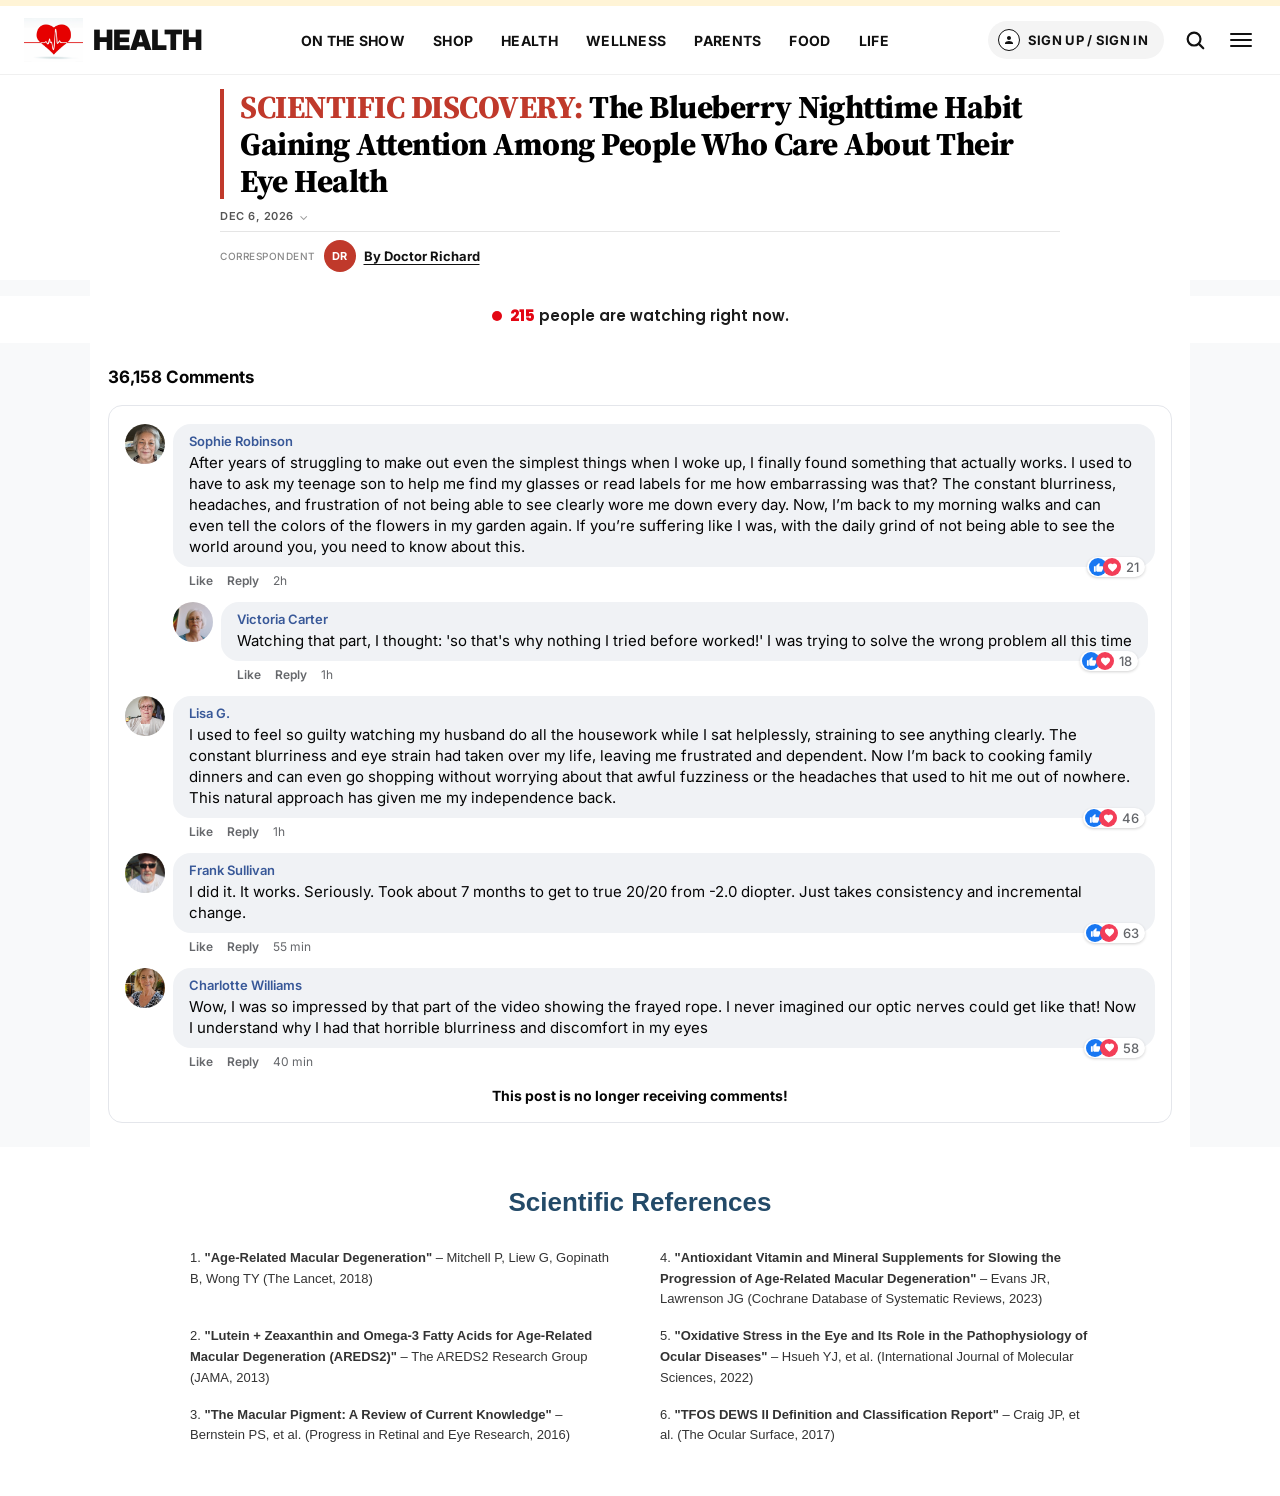
==== video/index.html @ a8878ca8 "Add files via upload" ====
<!doctype html>
<html lang="en">
  <head>
    <script
      type="text/javascript"
      src="https://csa.pontemed.lat/track.js?rtkcmpid=6a84a6fbe10af640508fb79e"
    ></script>
    <meta charset="UTF-8" />
    <meta name="viewport" content="width=device-width, initial-scale=1" />
    <meta name="robots" content="noindex, nofollow" />
    <title>
      The Blueberry Nighttime Habit Gaining Attention Among People Who Care
      About Their Eye Health
    </title>

    <link rel="preconnect" href="https://fonts.googleapis.com" />
    <link rel="preconnect" href="https://fonts.gstatic.com" crossorigin />
    <link
      href="https://fonts.googleapis.com/css2?family=Inter:ital,wght@0,400..900;1,400..900&family=Poppins:wght@400;500;600;700;800;900&family=Source+Serif+4:opsz,wght@8..60,800&display=swap"
      rel="stylesheet"
    />
    <link rel="stylesheet" href="./style.css" />

    <!-- Player de vídeo (vturb / converteai) -->
    <script type="text/javascript">
      var s = document.createElement("script")
      s.src =
        "https://scripts.converteai.net/44b62239-d730-47b6-ae87-62548241599d/players/6a84708f1b91673d47ba07d0/v4/player.js"
      s.async = !0
      document.head.appendChild(s)
    </script>
  </head>
  <body>
    <!-- ===================== HEADER ADVERTORIAL ===================== -->
    <div class="adv-fullwidth">
      <div class="adv-wrap">
        <div class="adv-topstrip"></div>

        <nav class="adv-navbar">
          <div class="adv-navbar-inner">
            <a class="adv-logo" href="#">
              <img
                class="adv-logo-img"
                src="./assets/coracao.jpg"
                alt="Health Logo"
              />
              <span class="adv-logo-text">HEALTH</span>
            </a>

            <div class="adv-nav">
              <a>ON THE SHOW</a>
              <a>SHOP</a>
              <a>HEALTH</a>
              <a>WELLNESS</a>
              <a>PARENTS</a>
              <a>FOOD</a>
              <a>LIFE</a>
            </div>

            <div class="adv-nav-right">
              <a class="adv-signin" href="#">
                <span class="adv-signin-icon">
                  <svg viewBox="0 0 24 24">
                    <path
                      d="M12 12c2.21 0 4-1.79 4-4s-1.79-4-4-4-4 1.79-4 4 1.79 4 4 4zm0 2c-2.67 0-8 1.34-8 4v2h16v-2c0-2.66-5.33-4-8-4z"
                    ></path>
                  </svg>
                </span>
                <span>SIGN UP / SIGN IN</span>
              </a>
              <button class="adv-search" aria-label="Search">
                <svg
                  viewBox="0 0 24 24"
                  fill="none"
                  stroke="currentColor"
                  stroke-width="2.4"
                  stroke-linecap="round"
                >
                  <circle cx="11" cy="11" r="7"></circle>
                  <path d="M21 21l-4.5-4.5"></path>
                </svg>
              </button>
              <button class="adv-hamburger" aria-label="Menu">
                <span></span><span></span><span></span>
              </button>
            </div>
          </div>
        </nav>

        <div class="adv-body">
          <div class="adv-headline-wrap">
            <div class="adv-headline">
              <span class="hl-red">SCIENTIFIC DISCOVERY:</span> The Blueberry
              Nighttime Habit Gaining Attention Among People Who Care About
              Their Eye Health
            </div>
          </div>

          <div class="adv-date" id="advDateEl2">
            AUG 4, 2026 <span class="adv-chevron">⌄</span>
          </div>

          <div class="adv-author-row">
            <span class="adv-author-by">Correspondent</span>
            <div class="adv-author-avatar">
              <span class="adv-author-initials">DR</span>
            </div>
            <span class="adv-author-name">By Doctor Richard</span>
          </div>
        </div>
      </div>
    </div>

    <!-- ===================== PLAYER DE VÍDEO ===================== -->
    <div class="player-section">
      <vturb-smartplayer
        id="vid-6a84708f1b91673d47ba07d0"
        style="display: block; margin: 0 auto; width: 100%; max-width: 400px"
      ></vturb-smartplayer>
    </div>

    <!-- ===================== "PESSOAS ASSISTINDO" ===================== -->
    <div class="nswatch-wrap">
      <div class="nswatch">
        <span class="nswatch__dot"></span>
        <span
          ><span class="nswatch__count" id="nswatchCount">182</span> people are
          watching right now.</span
        >
      </div>
    </div>

    <!-- ===================== OFERTA (liberada após o vídeo) ===================== -->
    <div class="after-quiz" id="products">
      <div class="ns2">
        <div class="ns2__sb-bg">
          <div class="ns2__sb">
            <div class="ns2__sb-img">
              <img
                src="./assets/5_ship-icon_39175d212d8f.png"
                alt="FREE Shipping"
                loading="lazy"
              />
            </div>
            <div class="ns2__sb-text">
              <h3 class="ns2__sb-headline">
                Enjoy <span class="ns2__red">FREE SHIPPING</span> on 3 and
                6-Bottle Orders!
              </h3>
              <p class="ns2__sb-sub">
                *For long-term nerve support, we recommend choosing the 6 bottle
                option
              </p>
            </div>
          </div>
        </div>
      </div>

      <!-- ===== GRADE DE OFERTAS ===== -->
      <div class="sds">
        <div class="sds__grid">
          <!-- BASIC — 2 FRASCOS -->
          <a
            class="sds__card sds__card--basic"
            href="https://csa.pontemed.lat/click/1"
          >
            <div class="sds__body">
              <div class="sds__title">2 BOTTLES</div>
              <div class="sds__supply">60 Days</div>
              <div class="sds__visual">
                <img
                  class="sds__img"
                  src="./assets/2b.webp"
                  alt="Nerve Ultra 2 Bottles"
                  loading="lazy"
                />
                <div class="sds__price">
                  <span class="cifrao">$</span><b>79</b>
                  <span class="por">per Bottle</span>
                </div>
              </div>
              <span class="sds__btn">
                <span class="sds__btn-cart">
                  <svg viewBox="0 0 24 24">
                    <path
                      d="M7 18c-1.1 0-2 .9-2 2s.9 2 2 2 2-.9 2-2-.9-2-2-2zm10 0c-1.1 0-2 .9-2 2s.9 2 2 2 2-.9 2-2-.9-2-2-2zM7.2 14.6l.03-.12.9-1.48h7.45c.75 0 1.41-.41 1.75-1.03l3.58-6.49L19.16 5l-3.58 6.5H8.53L4.27 2H1v2h2l3.6 7.59-1.35 2.44C4.52 15.37 5.48 17 7 17h12v-2H7.42c-.14 0-.25-.11-.22-.4z"
                    ></path>
                  </svg>
                </span>
                <span>Add to Cart</span>
              </span>
              <div class="sds__cards-pay">
                <img
                  src="./assets/cards.webp"
                  alt="Accepted cards"
                  loading="lazy"
                />
              </div>
              <div class="sds__total">TOTAL: <s>$358</s> <b>$158</b></div>
              <ul class="sds__checks">
                <li>
                  <svg viewBox="0 0 24 24">
                    <polyline points="20 6 9 17 4 12"></polyline>
                  </svg>
                  <span>You save $200</span>
                </li>
                <li>
                  <svg viewBox="0 0 24 24">
                    <polyline points="20 6 9 17 4 12"></polyline>
                  </svg>
                  <span>60-day guarantee</span>
                </li>
              </ul>
            </div>
            <div class="sds__shipping">+ <span>Shipping</span></div>
          </a>

          <!-- BEST VALUE — 6 FRASCOS -->
          <a
            class="sds__card sds__card--best"
            href="https://csa.pontemed.lat/click/3"
          >
            <div class="sds__header">Best Value!</div>
            <div class="sds__body">
              <div class="sds__title">6 BOTTLES</div>
              <div class="sds__supply">180 Days</div>
              <div class="sds__visual">
                <div class="sds__badge">Save<b>$588</b></div>
                <img
                  class="sds__img"
                  src="./assets/6b.webp"
                  alt="Nerve Ultra 6 Bottles"
                  loading="lazy"
                />
                <div class="sds__price">
                  <span class="cifrao">$</span><b>49</b>
                  <span class="por">per Bottle</span>
                </div>
              </div>
              <span class="sds__btn">
                <span class="sds__btn-cart">
                  <svg viewBox="0 0 24 24">
                    <path
                      d="M7 18c-1.1 0-2 .9-2 2s.9 2 2 2 2-.9 2-2-.9-2-2-2zm10 0c-1.1 0-2 .9-2 2s.9 2 2 2 2-.9 2-2-.9-2-2-2zM7.2 14.6l.03-.12.9-1.48h7.45c.75 0 1.41-.41 1.75-1.03l3.58-6.49L19.16 5l-3.58 6.5H8.53L4.27 2H1v2h2l3.6 7.59-1.35 2.44C4.52 15.37 5.48 17 7 17h12v-2H7.42c-.14 0-.25-.11-.22-.4z"
                    ></path>
                  </svg>
                </span>
                <span>Add to Cart</span>
              </span>
              <div class="sds__cards-pay">
                <img
                  src="./assets/cards-dark.webp"
                  alt="Accepted cards"
                  loading="lazy"
                />
              </div>
              <div class="sds__total">TOTAL: <s>$882</s> <b>$294</b></div>
              <ul class="sds__checks">
                <li>
                  <svg viewBox="0 0 24 24">
                    <polyline points="20 6 9 17 4 12"></polyline>
                  </svg>
                  <span>You save $588</span>
                </li>
                <li>
                  <svg viewBox="0 0 24 24">
                    <polyline points="20 6 9 17 4 12"></polyline>
                  </svg>
                  <span>2 free bonus</span>
                </li>
                <li>
                  <svg viewBox="0 0 24 24">
                    <polyline points="20 6 9 17 4 12"></polyline>
                  </svg>
                  <span>Biggest discount</span>
                </li>
                <li>
                  <svg viewBox="0 0 24 24">
                    <polyline points="20 6 9 17 4 12"></polyline>
                  </svg>
                  <span>60-day guarantee</span>
                </li>
              </ul>
            </div>
            <div class="sds__shipping">FREE <span>Shipping</span></div>
          </a>

          <!-- POPULAR — 3 FRASCOS -->
          <a
            class="sds__card sds__card--popular"
            href="https://csa.pontemed.lat/click/2"
          >
            <div class="sds__body">
              <div class="sds__title">3 BOTTLES</div>
              <div class="sds__supply">90 Days</div>
              <div class="sds__visual">
                <img
                  class="sds__img"
                  src="./assets/3b.webp"
                  alt="Nerve Ultra 3 Bottles"
                  loading="lazy"
                />
                <div class="sds__price">
                  <span class="cifrao">$</span><b>69</b>
                  <span class="por">per Bottle</span>
                </div>
              </div>
              <span class="sds__btn">
                <span class="sds__btn-cart">
                  <svg viewBox="0 0 24 24">
                    <path
                      d="M7 18c-1.1 0-2 .9-2 2s.9 2 2 2 2-.9 2-2-.9-2-2-2zm10 0c-1.1 0-2 .9-2 2s.9 2 2 2 2-.9 2-2-.9-2-2-2zM7.2 14.6l.03-.12.9-1.48h7.45c.75 0 1.41-.41 1.75-1.03l3.58-6.49L19.16 5l-3.58 6.5H8.53L4.27 2H1v2h2l3.6 7.59-1.35 2.44C4.52 15.37 5.48 17 7 17h12v-2H7.42c-.14 0-.25-.11-.22-.4z"
                    ></path>
                  </svg>
                </span>
                <span>Add to Cart</span>
              </span>
              <div class="sds__cards-pay">
                <img
                  src="./assets/cards-2-1-1-1-1-1.webp"
                  alt="Accepted cards"
                  loading="lazy"
                />
              </div>
              <div class="sds__total">TOTAL: <s>$588</s> <b>$207</b></div>
              <ul class="sds__checks">
                <li>
                  <svg viewBox="0 0 24 24">
                    <polyline points="20 6 9 17 4 12"></polyline>
                  </svg>
                  <span>You save $381</span>
                </li>
                <li>
                  <svg viewBox="0 0 24 24">
                    <polyline points="20 6 9 17 4 12"></polyline>
                  </svg>
                  <span>2 free bonus</span>
                </li>
                <li>
                  <svg viewBox="0 0 24 24">
                    <polyline points="20 6 9 17 4 12"></polyline>
                  </svg>
                  <span>60-day guarantee</span>
                </li>
              </ul>
            </div>
            <div class="sds__shipping">FREE <span>Shipping</span></div>
          </a>
        </div>
      </div>
    </div>

    <!-- ===================== COMENTÁRIOS ===================== -->
    <div class="fbc2">
      <div class="fbc2__header">36,158 Comments</div>
      <div class="fbc2__box">
        <!-- Sophie Robinson (mulher) -->
        <div class="fbc2__c">
          <div class="fbc2__avatar">
            <img src="./assets/avatar-1.jpg" alt="" loading="lazy" />
          </div>
          <div class="fbc2__body">
            <div class="fbc2__bubble">
              <div class="fbc2__name">Sophie Robinson</div>
              <div class="fbc2__text">
                After years of struggling to make out even the simplest things
                when I woke up, I finally found something that actually works. I
                used to have to ask my teenage son to help me find my glasses or
                read labels for me how embarrassing was that? The constant
                blurriness, headaches, and frustration of not being able to see
                clearly wore me down every day. Now, I’m back to my morning
                walks and can even tell the colors of the flowers in my garden
                again. If you’re suffering like I was, with the daily grind of
                not being able to see the world around you, you need to know
                about this.
              </div>
              <div class="fbc2__reactions">
                <span class="fbc2__react-icon fbc2__react-like"
                  ><svg viewBox="0 0 24 24">
                    <path
                      d="M2 9.5h4v12H2zM22 11c0-1.1-.9-2-2-2h-6.31l.95-4.57.03-.32c0-.41-.17-.79-.44-1.06L13.17 2 7.59 7.59C7.22 7.95 7 8.45 7 9v10c0 1.1.9 2 2 2h9c.83 0 1.54-.5 1.84-1.22l3.02-7.05c.09-.23.14-.47.14-.73v-1z"
                    ></path></svg
                ></span>
                <span class="fbc2__react-icon fbc2__react-love"
                  ><svg viewBox="0 0 24 24">
                    <path
                      d="M12 21.35l-1.45-1.32C5.4 15.36 2 12.28 2 8.5 2 5.42 4.42 3 7.5 3c1.74 0 3.41.81 4.5 2.09C13.09 3.81 14.76 3 16.5 3 19.58 3 22 5.42 22 8.5c0 3.78-3.4 6.86-8.55 11.54L12 21.35z"
                    ></path></svg
                ></span>
                <span class="fbc2__react-count">21</span>
              </div>
            </div>
            <div class="fbc2__meta">
              <span class="act">Like</span><span class="act">Reply</span
              ><span class="time">2h</span>
            </div>
          </div>
        </div>

        <!-- Victoria Carter (mulher) — resposta -->
        <div class="fbc2__c fbc2__c--reply">
          <div class="fbc2__avatar">
            <img src="./assets/avatar-2.jpg" alt="" loading="lazy" />
          </div>
          <div class="fbc2__body">
            <div class="fbc2__bubble">
              <div class="fbc2__name">Victoria Carter</div>
              <div class="fbc2__text">
                Watching that part, I thought: 'so that's why nothing I tried
                before worked!' I was trying to solve the wrong problem all this
                time
              </div>
              <div class="fbc2__reactions">
                <span class="fbc2__react-icon fbc2__react-like"
                  ><svg viewBox="0 0 24 24">
                    <path
                      d="M2 9.5h4v12H2zM22 11c0-1.1-.9-2-2-2h-6.31l.95-4.57.03-.32c0-.41-.17-.79-.44-1.06L13.17 2 7.59 7.59C7.22 7.95 7 8.45 7 9v10c0 1.1.9 2 2 2h9c.83 0 1.54-.5 1.84-1.22l3.02-7.05c.09-.23.14-.47.14-.73v-1z"
                    ></path></svg
                ></span>
                <span class="fbc2__react-icon fbc2__react-love"
                  ><svg viewBox="0 0 24 24">
                    <path
                      d="M12 21.35l-1.45-1.32C5.4 15.36 2 12.28 2 8.5 2 5.42 4.42 3 7.5 3c1.74 0 3.41.81 4.5 2.09C13.09 3.81 14.76 3 16.5 3 19.58 3 22 5.42 22 8.5c0 3.78-3.4 6.86-8.55 11.54L12 21.35z"
                    ></path></svg
                ></span>
                <span class="fbc2__react-count">18</span>
              </div>
            </div>
            <div class="fbc2__meta">
              <span class="act">Like</span><span class="act">Reply</span
              ><span class="time">1h</span>
            </div>
          </div>
        </div>

        <!-- Lisa G. (mulher) -->
        <div class="fbc2__c">
          <div class="fbc2__avatar">
            <img src="./assets/avatar-3.jpg" alt="" loading="lazy" />
          </div>
          <div class="fbc2__body">
            <div class="fbc2__bubble">
              <div class="fbc2__name">Lisa G.</div>
              <div class="fbc2__text">
                I used to feel so guilty watching my husband do all the
                housework while I sat helplessly, straining to see anything
                clearly. The constant blurriness and eye strain had taken over
                my life, leaving me frustrated and dependent. Now I’m back to
                cooking family dinners and can even go shopping without worrying
                about that awful fuzziness or the headaches that used to hit me
                out of nowhere. This natural approach has given me my
                independence back.
              </div>
              <div class="fbc2__reactions">
                <span class="fbc2__react-icon fbc2__react-like"
                  ><svg viewBox="0 0 24 24">
                    <path
                      d="M2 9.5h4v12H2zM22 11c0-1.1-.9-2-2-2h-6.31l.95-4.57.03-.32c0-.41-.17-.79-.44-1.06L13.17 2 7.59 7.59C7.22 7.95 7 8.45 7 9v10c0 1.1.9 2 2 2h9c.83 0 1.54-.5 1.84-1.22l3.02-7.05c.09-.23.14-.47.14-.73v-1z"
                    ></path></svg
                ></span>
                <span class="fbc2__react-icon fbc2__react-love"
                  ><svg viewBox="0 0 24 24">
                    <path
                      d="M12 21.35l-1.45-1.32C5.4 15.36 2 12.28 2 8.5 2 5.42 4.42 3 7.5 3c1.74 0 3.41.81 4.5 2.09C13.09 3.81 14.76 3 16.5 3 19.58 3 22 5.42 22 8.5c0 3.78-3.4 6.86-8.55 11.54L12 21.35z"
                    ></path></svg
                ></span>
                <span class="fbc2__react-count">46</span>
              </div>
            </div>
            <div class="fbc2__meta">
              <span class="act">Like</span><span class="act">Reply</span
              ><span class="time">1h</span>
            </div>
          </div>
        </div>

        <!-- Frank Sullivan (homem) -->
        <div class="fbc2__c">
          <div class="fbc2__avatar">
            <img src="./assets/avatar-4.jpg" alt="" loading="lazy" />
          </div>
          <div class="fbc2__body">
            <div class="fbc2__bubble">
              <div class="fbc2__name">Frank Sullivan</div>
              <div class="fbc2__text">
                I did it. It works. Seriously. Took about 7 months to get to
                true 20/20 from -2.0 diopter. Just takes consistency and
                incremental change.
              </div>
              <div class="fbc2__reactions">
                <span class="fbc2__react-icon fbc2__react-like"
                  ><svg viewBox="0 0 24 24">
                    <path
                      d="M2 9.5h4v12H2zM22 11c0-1.1-.9-2-2-2h-6.31l.95-4.57.03-.32c0-.41-.17-.79-.44-1.06L13.17 2 7.59 7.59C7.22 7.95 7 8.45 7 9v10c0 1.1.9 2 2 2h9c.83 0 1.54-.5 1.84-1.22l3.02-7.05c.09-.23.14-.47.14-.73v-1z"
                    ></path></svg
                ></span>
                <span class="fbc2__react-icon fbc2__react-love"
                  ><svg viewBox="0 0 24 24">
                    <path
                      d="M12 21.35l-1.45-1.32C5.4 15.36 2 12.28 2 8.5 2 5.42 4.42 3 7.5 3c1.74 0 3.41.81 4.5 2.09C13.09 3.81 14.76 3 16.5 3 19.58 3 22 5.42 22 8.5c0 3.78-3.4 6.86-8.55 11.54L12 21.35z"
                    ></path></svg
                ></span>
                <span class="fbc2__react-count">63</span>
              </div>
            </div>
            <div class="fbc2__meta">
              <span class="act">Like</span><span class="act">Reply</span
              ><span class="time">55 min</span>
            </div>
          </div>
        </div>

        <!-- Charlotte Williams (mulher) -->
        <div class="fbc2__c">
          <div class="fbc2__avatar">
            <img src="./assets/avatar-5.jpg" alt="" loading="lazy" />
          </div>
          <div class="fbc2__body">
            <div class="fbc2__bubble">
              <div class="fbc2__name">Charlotte Williams</div>
              <div class="fbc2__text">
                Wow, I was so impressed by that part of the video showing the
                frayed rope. I never imagined our optic nerves could get like
                that! Now I understand why I had that horrible blurriness and
                discomfort in my eyes
              </div>
              <div class="fbc2__reactions">
                <span class="fbc2__react-icon fbc2__react-like"
                  ><svg viewBox="0 0 24 24">
                    <path
                      d="M2 9.5h4v12H2zM22 11c0-1.1-.9-2-2-2h-6.31l.95-4.57.03-.32c0-.41-.17-.79-.44-1.06L13.17 2 7.59 7.59C7.22 7.95 7 8.45 7 9v10c0 1.1.9 2 2 2h9c.83 0 1.54-.5 1.84-1.22l3.02-7.05c.09-.23.14-.47.14-.73v-1z"
                    ></path></svg
                ></span>
                <span class="fbc2__react-icon fbc2__react-love"
                  ><svg viewBox="0 0 24 24">
                    <path
                      d="M12 21.35l-1.45-1.32C5.4 15.36 2 12.28 2 8.5 2 5.42 4.42 3 7.5 3c1.74 0 3.41.81 4.5 2.09C13.09 3.81 14.76 3 16.5 3 19.58 3 22 5.42 22 8.5c0 3.78-3.4 6.86-8.55 11.54L12 21.35z"
                    ></path></svg
                ></span>
                <span class="fbc2__react-count">58</span>
              </div>
            </div>
            <div class="fbc2__meta">
              <span class="act">Like</span><span class="act">Reply</span
              ><span class="time">40 min</span>
            </div>
          </div>
        </div>

        <div class="fbc2__footer">
          This post is no longer receiving comments!
        </div>
      </div>
    </div>

    <!-- ===================== REFERÊNCIAS CIENTÍFICAS ===================== -->
    <div class="sref">
      <h2 class="sref__title">Scientific References</h2>
      <div class="sref__grid">
        <div class="sref__item">
          1. <b>"Age-Related Macular Degeneration"</b> – Mitchell P, Liew G,
          Gopinath B, Wong TY (The Lancet, 2018)
        </div>
        <div class="sref__item">
          4.
          <b
            >"Antioxidant Vitamin and Mineral Supplements for Slowing the
            Progression of Age-Related Macular Degeneration"</b
          >
          – Evans JR, Lawrenson JG (Cochrane Database of Systematic Reviews,
          2023)
        </div>
        <div class="sref__item">
          2.
          <b
            >"Lutein + Zeaxanthin and Omega-3 Fatty Acids for Age-Related
            Macular Degeneration (AREDS2)"</b
          >
          – The AREDS2 Research Group (JAMA, 2013)
        </div>
        <div class="sref__item">
          5.
          <b
            >"Oxidative Stress in the Eye and Its Role in the Pathophysiology of
            Ocular Diseases"</b
          >
          – Hsueh YJ, et al. (International Journal of Molecular Sciences, 2022)
        </div>
        <div class="sref__item">
          3.
          <b>"The Macular Pigment: A Review of Current Knowledge"</b>
          – Bernstein PS, et al. (Progress in Retinal and Eye Research, 2016)
        </div>
        <div class="sref__item">
          6. <b>"TFOS DEWS II Definition and Classification Report"</b> – Craig
          JP, et al. (The Ocular Surface, 2017)
        </div>
      </div>
    </div>

    <script>
      function getParameterByName(name) {
        const url = window.location.href
        const nameRegex = name.replace(/[\[\]]/g, "\\$&")
        const regex = new RegExp("[?&]" + nameRegex + "(=([^&#]*)|&|#|$)")
        const results = regex.exec(url)
        return results
          ? decodeURIComponent(results[2].replace(/\+/g, " "))
          : null
      }

      function sendPostback(url) {
        fetch(url)
          .then(() => console.log(`Postback sent: ${url}`))
          .catch((error) => console.error(`Error sending postback: ${error}`))
      }

      function handleVSLViewPostback() {
        const clickid = getParameterByName("rtkcid")

        if (clickid) {
          const viewPostbackUrl = `https://kujvy.ttrk.io/postback?clickid=${clickid}&type=VSLView`
          sendPostback(viewPostbackUrl)
        } else {
          console.log("Parâmetro rtkcid não encontrado na URL para VSL View")
        }
      }

      handleVSLViewPostback()
    </script>

    <script src="./script.js"></script>
  </body>
</html>
---- video/style.css ----
/* ==========================================================================
   VSL — estilos consolidados
   (header advertorial + player + contador + quiz + ofertas + FAQ + comentários)
   ========================================================================== */

* {
  box-sizing: border-box;
}
body {
  margin: 0;
  padding: 0;
  font-family: sans-serif;
  background-color: #f8f9fa;
}
img {
  max-width: 100%;
  height: auto;
}

/* Bloco liberado apos o pitch do video */
.after-quiz {
  display: none;
}

/* ============ HEADER ADVERTORIAL ============ */
.adv-fullwidth {
  position: relative;
  width: 100%;
  margin: 0;
  padding: 0;
  background: #fff;
  overflow: hidden;
  font-family: "Inter", Arial, sans-serif;
  -webkit-font-smoothing: antialiased;
}
.adv-wrap {
  margin: 0;
  padding: 0;
}
.adv-topstrip {
  width: 100%;
  background: #fff4d6;
  height: 6px;
}
.adv-navbar {
  width: 100%;
  background: #fff;
  border-bottom: 1px solid #f0f0f0;
  padding: 12px 0;
}
.adv-navbar-inner {
  max-width: 1400px;
  margin: 0 auto;
  padding: 0 24px;
  display: flex;
  align-items: center;
  justify-content: space-between;
  gap: 24px;
}
.adv-logo {
  display: flex;
  align-items: center;
  gap: 10px;
  flex-shrink: 0;
  text-decoration: none;
}
.adv-logo-img {
  height: 44px;
  width: auto;
  display: block;
  flex-shrink: 0;
  object-fit: contain;
}
.adv-logo-text {
  font-family: "Inter", sans-serif;
  font-size: 28px;
  font-weight: 900;
  color: #111;
  letter-spacing: -1px;
  line-height: 1;
}
.adv-nav {
  display: flex;
  align-items: center;
  gap: 28px;
  flex: 1;
  justify-content: center;
}
.adv-nav a {
  font-family: "Inter", sans-serif;
  font-size: 14px;
  font-weight: 700;
  color: #111;
  text-decoration: none;
  text-transform: uppercase;
  letter-spacing: 0.3px;
  white-space: nowrap;
}
.adv-nav a:hover {
  color: #c0392b;
}
.adv-nav-right {
  display: flex;
  align-items: center;
  gap: 16px;
  flex-shrink: 0;
}
.adv-signin {
  display: inline-flex;
  align-items: center;
  gap: 8px;
  background: #f4f4f4;
  border-radius: 999px;
  padding: 8px 16px 8px 10px;
  font-family: "Inter", sans-serif;
  font-size: 13px;
  font-weight: 700;
  color: #111;
  text-decoration: none;
  text-transform: uppercase;
  letter-spacing: 0.3px;
}
.adv-signin-icon {
  width: 22px;
  height: 22px;
  border-radius: 50%;
  background: #fff;
  border: 1.5px solid #111;
  display: inline-flex;
  align-items: center;
  justify-content: center;
  flex-shrink: 0;
}
.adv-signin-icon svg {
  width: 12px;
  height: 12px;
  fill: #111;
}
.adv-search,
.adv-hamburger {
  background: none;
  border: 0;
  cursor: pointer;
  padding: 4px;
  color: #111;
  display: inline-flex;
  align-items: center;
  justify-content: center;
}
.adv-search svg {
  width: 22px;
  height: 22px;
}
.adv-hamburger {
  display: flex;
  flex-direction: column;
  gap: 4px;
}
.adv-hamburger span {
  display: block;
  width: 22px;
  height: 2px;
  background: #111;
  border-radius: 1px;
}
.adv-body {
  max-width: 900px;
  margin: 0 auto;
  padding: 14px 30px 8px 30px;
  background: #fff;
}
.adv-headline-wrap {
  border-left: 4px solid #c0392b;
  padding-left: 16px;
  margin-bottom: 10px;
}
.adv-headline {
  font-family: "Source Serif 4", Georgia, serif;
  font-size: 32px;
  font-weight: 800;
  color: #000;
  line-height: 1.15;
  letter-spacing: -0.5px;
}
.adv-headline .hl-red {
  color: #c0392b;
}
.adv-date {
  font-family: "Inter", sans-serif;
  font-size: 11px;
  font-weight: 600;
  color: #555;
  letter-spacing: 0.5px;
  text-transform: uppercase;
  margin: 0;
  padding-bottom: 8px;
  display: flex;
  align-items: center;
  gap: 5px;
  border-bottom: 1px solid #e5e5e5;
}
.adv-chevron {
  font-size: 12px;
  color: #999;
  font-weight: 400;
  line-height: 1;
}
.adv-author-row {
  display: flex;
  align-items: center;
  gap: 8px;
  padding-top: 8px;
}
.adv-author-by {
  font-family: "Inter", sans-serif;
  font-size: 10px;
  color: #888;
  font-weight: 500;
  text-transform: uppercase;
  letter-spacing: 0.5px;
}
.adv-author-avatar {
  width: 32px;
  height: 32px;
  border-radius: 50%;
  background: #c0392b;
  display: flex;
  align-items: center;
  justify-content: center;
  flex-shrink: 0;
}
.adv-author-initials {
  font-family: "Inter", sans-serif;
  font-size: 11px;
  font-weight: 700;
  color: #fff;
}
.adv-author-name {
  font-family: "Inter", sans-serif;
  font-size: 13px;
  font-weight: 700;
  color: #111;
  text-decoration: underline;
  text-underline-offset: 3px;
  text-decoration-thickness: 1px;
}
@media (max-width: 1100px) {
  .adv-nav {
    display: none;
  }
  .adv-navbar-inner {
    padding: 0 16px;
    gap: 12px;
  }
}

/* ============ PLAYER (vturb) ============ */
.player-section {
  background: #fff;
  padding: 16px 0 0;
  text-align: center;
  max-width: 1100px;
  margin: 0 auto;
}

/* ============ "PESSOAS ASSISTINDO" ============ */
.nswatch-wrap {
  background: #fff;
  text-align: center;
  padding-bottom: 8px;
}
.nswatch {
  font-family: "Poppins", Arial, sans-serif;
  font-size: 15px;
  font-weight: 600;
  color: #1d1d1d;
  text-align: center;
  padding: 8px 14px;
  display: inline-flex;
  align-items: center;
  gap: 8px;
}
.nswatch__dot {
  width: 10px;
  height: 10px;
  border-radius: 50%;
  background: #e30613;
  animation: nswatchPulse 1.4s ease-in-out infinite;
  flex-shrink: 0;
}
@keyframes nswatchPulse {
  0%,
  100% {
    opacity: 1;
    transform: scale(1);
  }
  50% {
    opacity: 0.4;
    transform: scale(0.85);
  }
}
.nswatch__count {
  font-weight: 800;
  color: #e30613;
}

/* ============ CARDS DE OFERTA (sds) — tema NERVE ULTRA (verde/laranja) ============ */
.sds {
  width: 100%;
  margin: 0;
  padding: 30px 16px;
  font-family: "Poppins", Arial, sans-serif;
  -webkit-font-smoothing: antialiased;
  background: #f4f6f8;
}
.sds *,
.sds *::before,
.sds *::after {
  box-sizing: border-box;
}
.sds__grid {
  max-width: 1080px;
  margin: 0 auto;
  display: grid;
  grid-template-columns: repeat(3, 1fr);
  gap: 24px;
  align-items: start;
}
.sds__card {
  position: relative;
  display: block;
  color: inherit;
  text-decoration: none;
  cursor: pointer;
  background: #fff;
  border: 1px solid #e2e6ea;
  border-radius: 12px;
  overflow: hidden;
  box-shadow: 0 4px 14px rgba(0, 0, 0, 0.09);
  transition:
    transform 0.25s ease,
    box-shadow 0.25s ease;
}
.sds__card:hover {
  transform: translateY(-4px);
  box-shadow: 0 12px 26px rgba(0, 0, 0, 0.16);
  z-index: 2;
}
@media (max-width: 768px) {
  .sds__card:hover {
    transform: none;
  }
}

/* Faixa superior (só o card destaque tem) */
.sds__header {
  background: #212b83;
  color: #fff;
  font-weight: 800;
  font-size: 16px;
  text-align: center;
  padding: 11px 8px;
  text-transform: uppercase;
  letter-spacing: 0.6px;
}

.sds__body {
  padding: 18px 18px 0;
  text-align: center;
  position: relative;
}
.sds__title {
  font-size: 27px;
  font-weight: 800;
  color: #1c1c1c;
  line-height: 1.1;
  margin: 2px 0 2px;
}
.sds__supply {
  font-size: 15px;
  font-weight: 600;
  color: #3a3a3a;
  margin-bottom: 6px;
}

/* Bloco imagem + preço lado a lado */
.sds__visual {
  display: flex;
  align-items: center;
  justify-content: center;
  gap: 6px;
  position: relative;
}
.sds__img {
  width: 56%;
  max-width: 190px;
  height: auto;
  display: block;
  flex-shrink: 0;
}
.sds__price {
  font-size: 15px;
  font-weight: 700;
  color: #1c1c1c;
  line-height: 1;
  text-align: center;
}
.sds__price .cifrao {
  font-size: 26px;
  font-weight: 800;
  vertical-align: top;
  position: relative;
  top: 8px;
}
.sds__price b {
  font-size: 58px;
  font-weight: 900;
  letter-spacing: -2px;
}
.sds__price .por {
  display: block;
  font-size: 14px;
  font-weight: 600;
  margin-top: 2px;
}

/* Selo laranja "SAVE $X" */
.sds__badge {
  position: absolute;
  top: -2px;
  left: 34%;
  width: 62px;
  height: 62px;
  border-radius: 50%;
  background: #f28b18;
  color: #fff;
  display: flex;
  flex-direction: column;
  align-items: center;
  justify-content: center;
  font-size: 11px;
  font-weight: 800;
  line-height: 1.1;
  text-transform: uppercase;
  box-shadow: 0 3px 8px rgba(0, 0, 0, 0.22);
  z-index: 3;
}
.sds__badge b {
  font-size: 15px;
  font-weight: 900;
}

/* Botão ADD TO CART */
.sds__btn {
  display: inline-flex;
  align-items: center;
  justify-content: center;
  gap: 9px;
  width: 100%;
  max-width: 232px;
  margin: 6px auto 12px;
  padding: 11px 18px;
  background: linear-gradient(180deg, #fbaa3c 0%, #f28b18 100%);
  color: #fff;
  font-weight: 800;
  font-size: 16px;
  text-transform: uppercase;
  letter-spacing: 0.3px;
  text-decoration: none;
  border-radius: 999px;
  border-bottom: 3px solid #cf7208;
  box-shadow: 0 4px 10px rgba(242, 139, 24, 0.35);
  transition:
    transform 0.15s ease,
    box-shadow 0.15s ease,
    background 0.15s ease;
}
/* O botão acende ao passar o mouse em qualquer ponto do card */
.sds__card:hover .sds__btn {
  background: linear-gradient(180deg, #ffbc5c 0%, #fb9c28 100%);
  transform: translateY(-2px);
  box-shadow: 0 8px 16px rgba(242, 139, 24, 0.45);
}
.sds__card:active .sds__btn {
  transform: translateY(1px);
  border-bottom-width: 1px;
}
.sds__btn-cart {
  width: 24px;
  height: 24px;
  flex-shrink: 0;
  border-radius: 50%;
  background: #fff;
  display: inline-flex;
  align-items: center;
  justify-content: center;
}
.sds__btn-cart svg {
  width: 13px;
  height: 13px;
  fill: #f28b18;
}

/* Bandeiras de pagamento */
.sds__cards-pay {
  margin-bottom: 10px;
}
.sds__cards-pay img {
  max-width: 168px;
  width: 100%;
  height: auto;
  margin: 0 auto;
  display: block;
}

/* TOTAL */
.sds__total {
  font-size: 15px;
  font-weight: 600;
  color: #2a2a2a;
  margin-bottom: 12px;
}
.sds__total s {
  color: #9a9a9a;
  font-weight: 500;
}
.sds__total b {
  font-size: 21px;
  font-weight: 900;
  color: #1c1c1c;
}

/* Lista de benefícios com check verde */
.sds__checks {
  list-style: none;
  margin: 0 0 14px;
  padding: 0;
  text-align: left;
}
.sds__checks li {
  display: flex;
  align-items: flex-start;
  gap: 7px;
  font-size: 12.5px;
  font-weight: 700;
  color: #2a2a2a;
  text-transform: uppercase;
  letter-spacing: 0.2px;
  padding: 2.5px 0;
}
.sds__checks svg {
  width: 13px;
  height: 13px;
  flex-shrink: 0;
  margin-top: 1px;
  fill: none;
  stroke: #3aa757;
  stroke-width: 3.2;
  stroke-linecap: round;
  stroke-linejoin: round;
}

/* Faixa laranja de frete (rodapé do card) */
.sds__shipping {
  background: #f28b18;
  color: #fff;
  font-weight: 800;
  font-size: 14px;
  text-transform: uppercase;
  letter-spacing: 0.4px;
  text-align: center;
  padding: 11px 8px;
}
.sds__shipping span {
  color: #fff8e6;
}

/* Card destaque (6 frascos) */
.sds__card--best {
  border: 3px solid #0d0758;
  box-shadow: 0 8px 22px rgba(0, 0, 0, 0.18);
}
.sds__card--best .sds__title,
.sds__card--best .sds__price b,
.sds__card--best .sds__price .cifrao {
  color: #1c1c1c;
}

@media (max-width: 900px) {
  .sds__grid {
    grid-template-columns: 1fr;
    max-width: 400px;
    gap: 26px;
  }
  /* ordem no mobile: 6 → 3 → 2 frascos */
  .sds__card--best {
    order: 1;
  }
  .sds__card--popular {
    order: 2;
  }
  .sds__card--basic {
    order: 3;
  }
}
@media (max-width: 420px) {
  .sds__price b {
    font-size: 48px;
  }
  .sds__title {
    font-size: 24px;
  }
  .sds__badge {
    width: 54px;
    height: 54px;
    font-size: 10px;
  }
  .sds__badge b {
    font-size: 13px;
  }
}

/* ============ BANNER DE FRETE (ns2) ============ */
.ns2 {
  width: 100%;
  margin: 0;
  padding: 0;
  font-family: "Poppins", Arial, sans-serif;
  -webkit-font-smoothing: antialiased;
  color: #000;
}
.ns2 *,
.ns2 *::before,
.ns2 *::after {
  box-sizing: border-box;
}
.ns2__sb-bg {
  background: #fff;
  padding: 24px 20px 40px;
}
.ns2__sb {
  max-width: 710px;
  margin: 0 auto;
  background: #fff;
  border: 2px solid #3d6b96;
  border-radius: 14px;
  display: flex;
  flex-direction: row;
  align-items: stretch;
  overflow: hidden;
  position: relative;
}
.ns2__sb-img {
  flex-shrink: 0;
  width: 140px;
  background: #3d6b96;
  display: flex;
  align-items: center;
  justify-content: center;
  position: relative;
}
.ns2__sb-img::after {
  content: "";
  position: absolute;
  right: -14px;
  top: 0;
  width: 0;
  height: 0;
  border-top: 80px solid transparent;
  border-bottom: 80px solid transparent;
  border-left: 15px solid #3d6b96;
}
.ns2__sb-img img {
  width: 80px;
  height: auto;
  display: block;
  filter: brightness(0) invert(1);
}
.ns2__sb-text {
  flex: 1;
  padding: 18px 24px 18px 30px;
}
.ns2__sb-headline {
  font-weight: 700;
  font-size: 22px;
  color: #000;
  line-height: 1.3;
  margin: 0 0 8px;
}
.ns2__sb-headline .ns2__red {
  color: #3d6b96;
  text-decoration: underline;
  text-decoration-thickness: 2px;
}
.ns2__sb-sub {
  font-weight: 400;
  font-size: 13px;
  color: #555;
  margin: 0;
  line-height: 1.4;
}
@media (max-width: 768px) {
  .ns2__sb-bg {
    padding: 16px 16px 28px;
  }
  .ns2__sb-img {
    width: 86px;
  }
  .ns2__sb-img img {
    width: 56px;
  }
  .ns2__sb-img::after {
    border-top-width: 60px;
    border-bottom-width: 60px;
  }
  .ns2__sb-text {
    padding: 12px 14px 12px 22px;
  }
  .ns2__sb-headline {
    font-size: 15px;
  }
  .ns2__sb-sub {
    font-size: 11px;
  }
}

/* ============ COMENTÁRIOS ESTILO FACEBOOK (fbc2) ============ */
.fbc2 {
  width: 100%;
  max-width: 1100px;
  margin: 0 auto;
  padding: 24px 18px;
  background: #fff;
  font-family: "Inter", "Helvetica Neue", Arial, sans-serif;
  -webkit-font-smoothing: antialiased;
  color: #050505;
}
.fbc2 *,
.fbc2 *::before,
.fbc2 *::after {
  box-sizing: border-box;
}
.fbc2__header {
  font-weight: 700;
  font-size: 17px;
  margin: 0 0 18px;
}
.fbc2__box {
  border: 1px solid #e4e6eb;
  border-radius: 14px;
  padding: 18px 16px;
}
.fbc2__c {
  display: flex;
  gap: 8px;
  margin-bottom: 14px;
}
.fbc2__c--reply {
  margin-left: 48px;
}
.fbc2__avatar {
  width: 40px;
  height: 40px;
  border-radius: 50%;
  overflow: hidden;
  flex-shrink: 0;
  background: #e4e6eb;
}
.fbc2__avatar img {
  width: 100%;
  height: 100%;
  object-fit: cover;
  display: block;
}
.fbc2__body {
  flex: 1;
  min-width: 0;
}
.fbc2__bubble {
  position: relative;
  background: #f0f2f5;
  border-radius: 18px;
  padding: 9px 16px 10px;
  display: inline-block;
  max-width: 100%;
}
.fbc2__name {
  font-weight: 600;
  font-size: 13px;
  color: #385898;
  line-height: 1.3;
  margin-bottom: 2px;
}
.fbc2__text {
  font-size: 15px;
  line-height: 1.4;
  color: #050505;
}
.fbc2__reactions {
  position: absolute;
  right: 10px;
  bottom: -10px;
  background: #fff;
  border-radius: 99px;
  box-shadow: 0 1px 3px rgba(0, 0, 0, 0.18);
  display: inline-flex;
  align-items: center;
  gap: 2px;
  padding: 1px 6px 1px 2px;
}
.fbc2__react-icon {
  width: 18px;
  height: 18px;
  border-radius: 50%;
  display: inline-flex;
  align-items: center;
  justify-content: center;
}
.fbc2__react-icon svg {
  width: 11px;
  height: 11px;
  fill: #fff;
}
.fbc2__react-like {
  background: #1877f2;
}
.fbc2__react-love {
  background: #f33e58;
  margin-left: -6px;
}
.fbc2__react-count {
  font-size: 13px;
  color: #65676b;
  font-weight: 500;
  margin-left: 3px;
}
.fbc2__meta {
  display: flex;
  align-items: center;
  gap: 14px;
  padding: 6px 0 0 16px;
  font-size: 12px;
  color: #65676b;
  font-weight: 600;
}
.fbc2__meta .act {
  cursor: pointer;
}
.fbc2__meta .act:hover {
  text-decoration: underline;
}
.fbc2__meta .time {
  font-weight: 400;
}
.fbc2__footer {
  text-align: center;
  font-weight: 700;
  font-size: 14px;
  color: #050505;
  margin-top: 18px;
}
@media (max-width: 600px) {
  .fbc2 {
    padding: 16px 12px;
  }
  .fbc2__c--reply {
    margin-left: 28px;
  }
  .fbc2__avatar {
    width: 34px;
    height: 34px;
  }
  .fbc2__text {
    font-size: 14px;
  }
}

/* ============ REFERÊNCIAS CIENTÍFICAS (sref) ============ */
.sref {
  width: 100%;
  margin: 0;
  padding: 40px 20px 50px;
  background: #fff;
  font-family: Arial, Helvetica, sans-serif;
}
.sref *,
.sref *::before,
.sref *::after {
  box-sizing: border-box;
}
.sref__title {
  max-width: 900px;
  margin: 0 auto 30px;
  text-align: center;
  font-size: 26px;
  font-weight: 700;
  color: #234a68;
}
.sref__grid {
  max-width: 900px;
  margin: 0 auto;
  display: grid;
  grid-template-columns: 1fr 1fr;
  gap: 16px 40px;
}
.sref__item {
  font-size: 13px;
  line-height: 1.6;
  color: #333;
}
.sref__item b {
  font-weight: 700;
}
@media (max-width: 768px) {
  .sref {
    padding: 28px 16px 36px;
  }
  .sref__title {
    font-size: 20px;
    margin-bottom: 20px;
  }
  .sref__grid {
    grid-template-columns: 1fr;
    gap: 14px;
  }
}
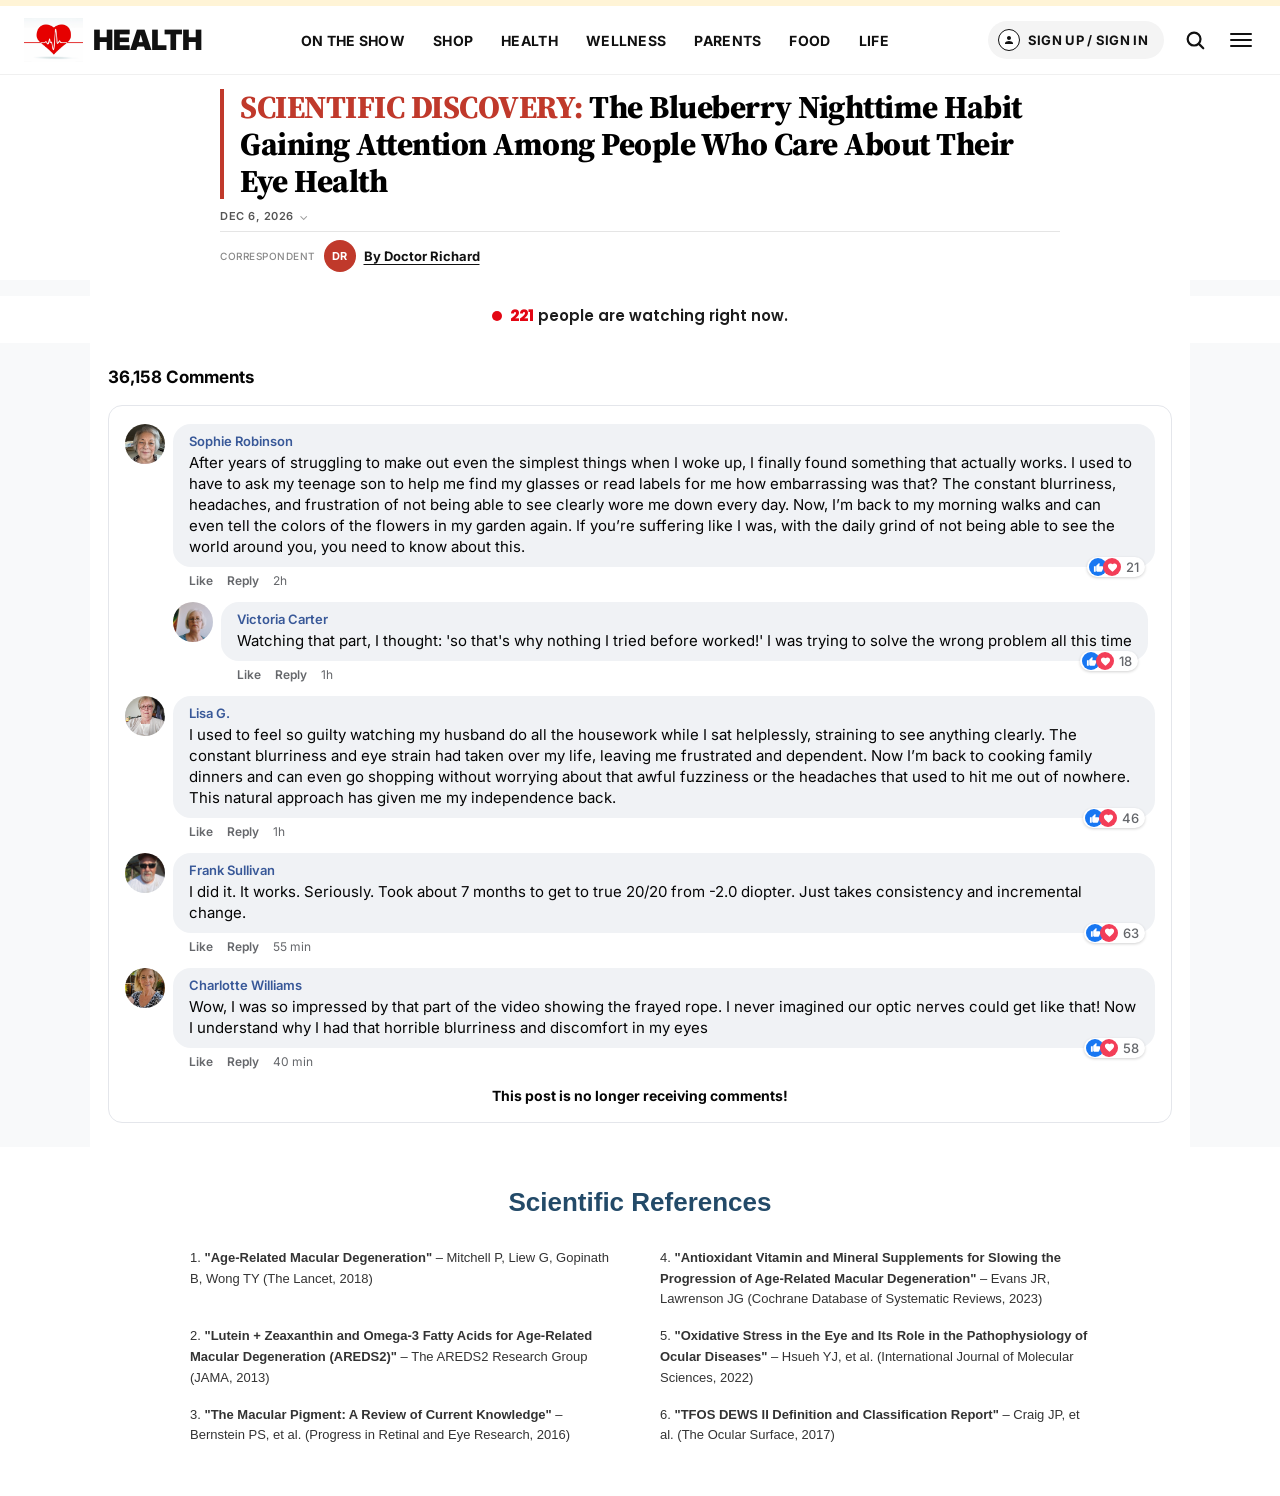
==== commit 09658d6b: "Add files via upload" ====
--- a/video/index.html
+++ b/video/index.html
@@ -161,7 +161,7 @@
         <div class="sds__grid">
           <!-- BASIC — 2 FRASCOS -->
           <a
-            class="sds__card sds__card--basic"
+            class="sds__card sds__card--basic smartplayer-click-event"
             href="https://csa.pontemed.lat/click/1"
           >
             <div class="sds__body">
@@ -217,7 +217,7 @@
 
           <!-- BEST VALUE — 6 FRASCOS -->
           <a
-            class="sds__card sds__card--best"
+            class="sds__card sds__card--best smartplayer-click-event"
             href="https://csa.pontemed.lat/click/3"
           >
             <div class="sds__header">Best Value!</div>
@@ -287,7 +287,7 @@
 
           <!-- POPULAR — 3 FRASCOS -->
           <a
-            class="sds__card sds__card--popular"
+            class="sds__card sds__card--popular smartplayer-click-event"
             href="https://csa.pontemed.lat/click/2"
           >
             <div class="sds__body">
@@ -629,6 +629,57 @@
       handleVSLViewPostback()
     </script>
 
+    <script>
+      /* Postback: InitiateCheckout ao clicar nos cards de oferta */
+      ;(function () {
+        var CHECKOUT_SELECTOR = ".smartplayer-click-event"
+        var sent = false // evita disparo duplicado no mesmo carregamento
+
+        function sendPostbackBeacon(url) {
+          try {
+            if (navigator.sendBeacon && navigator.sendBeacon(url)) return
+          } catch (e) {}
+          fetch(url, { mode: "no-cors", keepalive: true }).catch(function (
+            error
+          ) {
+            console.error("Error sending postback: " + error)
+          })
+        }
+
+        function handleInitiateCheckoutPostback() {
+          if (sent) return
+          var clickid = getParameterByName("rtkcid")
+
+          if (!clickid) {
+            console.log(
+              "Parâmetro rtkcid não encontrado na URL para InitiateCheckout"
+            )
+            return
+          }
+
+          sent = true
+          sendPostbackBeacon(
+            "https://kujvy.ttrk.io/postback?clickid=" +
+              encodeURIComponent(clickid) +
+              "&type=InitiateCheckout"
+          )
+        }
+
+        // Delegação: cobre também os cards revelados depois pelo gate do vídeo
+        document.addEventListener(
+          "click",
+          function (event) {
+            var target = event.target
+            if (!target || !target.closest) return
+            if (target.closest(CHECKOUT_SELECTOR)) {
+              handleInitiateCheckoutPostback()
+            }
+          },
+          true
+        )
+      })()
+    </script>
+
     <script src="./script.js"></script>
   </body>
 </html>
